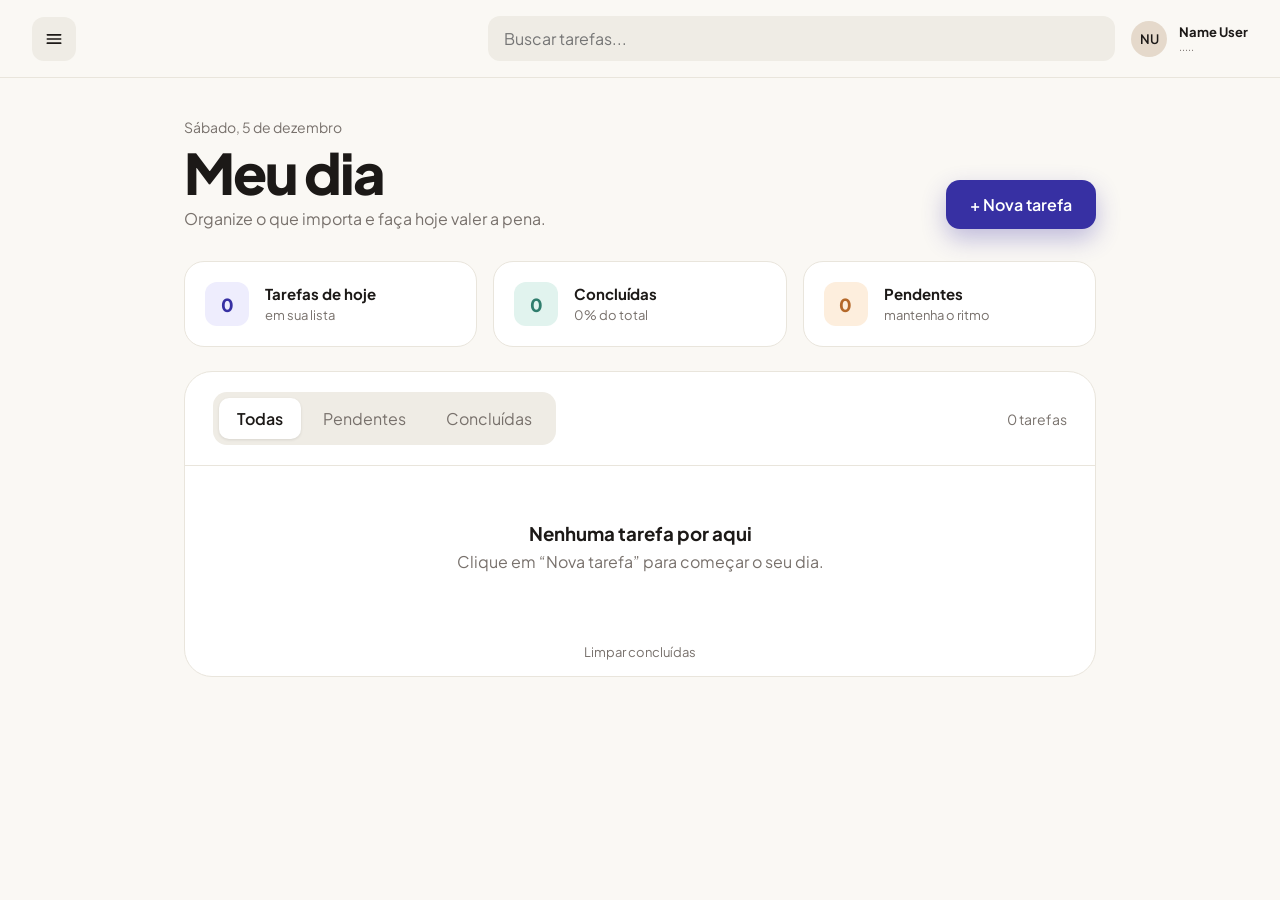
==== Meu-Dia/src/index.html @ 8f99fb1f "refactor: reestrutura projeto em componentes e módulos ES Antes: index.html, js/script.js e styles/s" ====
<!DOCTYPE html>
<html lang="pt-BR">
<head>
    <meta charset="UTF-8">
    <meta name="viewport" content="width=device-width, initial-scale=1.0">
    <title>Meu dia</title>

    <link rel="preconnect" href="https://fonts.googleapis.com">
    <link rel="preconnect" href="https://fonts.gstatic.com" crossorigin>

    <link href="https://fonts.googleapis.com/css2?family=Plus+Jakarta+Sans:wght@400;500;600;800&display=swap" rel="stylesheet">

    <link rel="stylesheet" href="styles/style.css">
    <link rel="stylesheet" href="components/header/header.css">

    <link rel="stylesheet" href="components/sidebar/sidebar.css">

</head>

<body>

    <div id="header-placeholder"></div>
    <div id="sidebar-placeholder"></div>

    <main class="page">

        <section class="hero">
            <div>
                <p class="today" id="todayLabel"></p>
                <h1>Meu dia</h1>
                <p class="subtitle">Organize o que importa e faça hoje valer a pena.</p>
            </div>
            <button class="primary-button" id="openForm" type="button">+ Nova tarefa</button>
        </section>

        <section class="stats" aria-label="Resumo">
            <article class="stat">
                <span class="stat-number tone-indigo" id="statTotal">0</span>
                <div><strong>Tarefas de hoje</strong><span>em sua lista</span></div>
            </article>
            <article class="stat">
                <span class="stat-number tone-green" id="statDone">0</span>
                <div><strong>Concluídas</strong><span id="statPercent">0% do total</span></div>
            </article>
            <article class="stat">
                <span class="stat-number tone-orange" id="statPending">0</span>
                <div><strong>Pendentes</strong><span>mantenha o ritmo</span></div>
            </article>
        </section>

        <section class="panel">
            <div class="panel-head">
                <div class="tabs" role="tablist">
                    <button class="tab is-active" data-filter="all" role="tab" type="button">Todas</button>
                    <button class="tab" data-filter="pending" role="tab" type="button">Pendentes</button>
                    <button class="tab" data-filter="done" role="tab" type="button">Concluídas</button>
                </div>
                <span class="count" id="taskCount"></span>
            </div>

            <div id="taskList" class="task-list"></div>

            <div id="emptyState" class="empty-state">
                <h3>Nenhuma tarefa por aqui</h3>
                <p>Clique em “Nova tarefa” para começar o seu dia.</p>
            </div>

            <button id="clearCompleted" class="link-button" type="button">Limpar concluídas</button>
        </section>

    </main>

    <dialog id="formDialog" class="dialog">
        <form id="taskForm" class="task-form">
            <h2>Nova tarefa</h2>

            <div class="dialog-grid">

                <div class="dialog-left">
                    <div class="field">
                        <label for="taskText">Nome da atividade</label>
                        <input type="text" id="taskText" placeholder="Ex.: Estudar JavaScript" required>
                    </div>

                    <fieldset class="priority-group">
                        <legend>Prioridade</legend>
                        <div class="priority-options">
                            <label class="priority-option priority-low">
                                <input type="radio" name="priority" value="Baixa">
                                <span>Baixa</span>
                            </label>
                            <label class="priority-option priority-medium">
                                <input type="radio" name="priority" value="Média" checked>
                                <span>Média</span>
                            </label>
                            <label class="priority-option priority-high">
                                <input type="radio" name="priority" value="Alta">
                                <span>Alta</span>
                            </label>
                        </div>
                    </fieldset>
                </div>

                <div class="dialog-right">
                    <span class="label">Prazo</span>
                    <div class="calendar">
                        <div class="calendar-head">
                            <button type="button" id="prevMonth" aria-label="Mês anterior">‹</button>
                            <strong id="calendarTitle"></strong>
                            <button type="button" id="nextMonth" aria-label="Próximo mês">›</button>
                        </div>
                        <div class="calendar-weekdays">
                            <span>D</span><span>S</span><span>T</span><span>Q</span><span>Q</span><span>S</span><span>S</span>
                        </div>
                        <div id="calendarDays" class="calendar-days"></div>
                    </div>
                    <p id="selectedDateLabel" class="selected-date"></p>
                </div>

            </div>

            <div class="dialog-actions">
                <button type="button" id="cancelForm" class="secondary-button">Cancelar</button>
                <button type="submit" class="primary-button">Adicionar</button>
            </div>
        </form>
    </dialog>

    <script type="module" src="js/script.js"></script>
</body>
</html>
---- Meu-Dia/src/styles/style.css ----
/* ---------- 1. VARIÁVEIS (design tokens) ---------- */
:root {
    --bg: #faf8f4;
    --surface: #ffffff;
    --border: #e9e5dc;
    --text: #1c1917;
    --muted: #78716c;
    --primary: #3730a3;
    --primary-hover: #2e2785;
    --radius: 20px;
    --font: "Plus Jakarta Sans", system-ui, sans-serif;
}

/* ---------- 2. RESET E BASE ---------- */
* { box-sizing: border-box; }

body {
    margin: 0;
    background: var(--bg);
    color: var(--text);
    font-family: var(--font);
}

button, input, select { font: inherit; }
button { cursor: pointer; }

:focus-visible {
    outline: 3px solid #a5b4fc;
    outline-offset: 2px;
}

/* ---------- 4. LAYOUT DA PÁGINA ---------- */
.page {
    max-width: 960px;
    margin: 0 auto;
    padding: 40px 24px 64px;
}

.hero {
    display: flex;
    align-items: flex-end;
    justify-content: space-between;
    gap: 24px;
    margin-bottom: 32px;
}

.today { margin: 0 0 8px; color: var(--muted); font-size: 14px; }

h1 {
    margin: 0 0 8px;
    font-size: clamp(2.5rem, 6vw, 3.5rem);
    font-weight: 800;
    letter-spacing: -0.04em;
    line-height: 1;
}

.subtitle { margin: 0; color: var(--muted); }

/* ---------- 5. BOTÕES ---------- */
.primary-button {
    padding: 14px 24px;
    border: 0;
    border-radius: 14px;
    background: var(--primary);
    color: #fff;
    font-weight: 600;
    box-shadow: 0 10px 24px rgba(55, 48, 163, 0.3);
    transition: background 0.2s;
}
.primary-button:hover { background: var(--primary-hover); }

.secondary-button {
    padding: 12px 20px;
    border: 1px solid var(--border);
    border-radius: 12px;
    background: var(--surface);
}

.link-button {
    display: block;
    margin: 0 auto;
    padding: 16px;
    border: 0;
    background: none;
    color: var(--muted);
    font-size: 13px;
}
.link-button:hover { color: var(--text); }

/* ---------- 6. CARTÕES DE RESUMO ---------- */
.stats {
    display: grid;
    grid-template-columns: repeat(3, 1fr);
    gap: 16px;
    margin-bottom: 24px;
}

.stat {
    display: flex;
    align-items: center;
    gap: 16px;
    padding: 20px;
    border: 1px solid var(--border);
    border-radius: var(--radius);
    background: var(--surface);
}

.stat strong { display: block; font-size: 15px; }
.stat div span { color: var(--muted); font-size: 13px; }

.stat-number {
    display: grid;
    place-items: center;
    width: 44px;
    height: 44px;
    border-radius: 12px;
    font-size: 18px;
    font-weight: 800;
}
.tone-indigo { background: #eeedfd; color: var(--primary); }
.tone-green  { background: #e1f3ee; color: #2f7d6d; }
.tone-orange { background: #fdeedd; color: #b4682a; }

/* ---------- 7. PAINEL, ABAS E LISTA ---------- */
.panel {
    border: 1px solid var(--border);
    border-radius: 28px;
    background: var(--surface);
    overflow: hidden;
}

.panel-head {
    display: flex;
    align-items: center;
    justify-content: space-between;
    padding: 20px 28px;
    border-bottom: 1px solid var(--border);
}

.tabs {
    display: flex;
    gap: 4px;
    padding: 6px;
    border-radius: 14px;
    background: #efece5;
}

.tab {
    padding: 10px 18px;
    border: 0;
    border-radius: 10px;
    background: transparent;
    color: var(--muted);
}
.tab.is-active {
    background: var(--surface);
    color: var(--text);
    font-weight: 600;
    box-shadow: 0 1px 3px rgba(0, 0, 0, 0.1);
}

.count { color: var(--muted); font-size: 14px; }

.task-list { display: flex; flex-direction: column; }

.task {
    display: grid;
    grid-template-columns: 24px 1fr auto;
    gap: 16px;
    align-items: start;
    padding: 20px 28px;
    border-bottom: 1px solid var(--border);
}

.check {
    display: grid;
    place-items: center;
    width: 24px;
    height: 24px;
    margin-top: 2px;
    padding: 0;
    border: 2px solid #d6d3d1;
    border-radius: 50%;
    background: transparent;
    color: #fff;
    font-size: 12px;
}
.task.is-done .check { border-color: #3f9a88; background: #3f9a88; }

.task-title { margin: 0 0 4px; font-size: 16px; font-weight: 600; }
.task.is-done .task-title { color: #a8a29e; text-decoration: line-through; }

.tag {
    display: inline-flex;
    align-items: center;
    gap: 8px;
    font-size: 12px;
    font-weight: 600;
}
.tag::before {
    content: "";
    width: 8px;
    height: 8px;
    border-radius: 50%;
    background: var(--dot);
}
.priority-high   { --dot: #e5484d; }
.priority-medium { --dot: #f59e0b; }
.priority-low    { --dot: #6366f1; }

.task-side { display: flex; flex-direction: column; align-items: flex-end; gap: 8px; }
.task-date { color: var(--muted); font-size: 13px; }
.task-date.is-overdue { color: #e5484d; font-weight: 600; }

.delete-button {
    padding: 0;
    border: 0;
    background: none;
    color: var(--muted);
    font-size: 12px;
}
.delete-button:hover { color: #e5484d; }

.empty-state { padding: 56px 20px; text-align: center; color: var(--muted); }
.empty-state h3 { margin: 0 0 6px; color: var(--text); }
.empty-state p { margin: 0; }

/* ---------- 8. MODAL (<dialog>) ---------- */
.dialog {
    width: min(720px, 94vw);
    padding: 28px;
    border: 0;
    border-radius: 24px;
    box-shadow: 0 24px 60px rgba(0, 0, 0, 0.25);
}
.dialog::backdrop { background: rgba(28, 25, 23, 0.45); }

.task-form h2 { margin: 0 0 20px; }

.field { display: flex; flex-direction: column; gap: 6px; margin-bottom: 16px; }
.field label { font-size: 13px; font-weight: 600; }
.field input {
    padding: 12px;
    border: 1px solid var(--border);
    border-radius: 12px;
    background: var(--surface);
}

.label { display: block; margin-bottom: 6px; font-size: 13px; font-weight: 600; }

.dialog-grid {
    display: grid;
    grid-template-columns: 1fr 1fr;
    gap: 24px;
}

.dialog-actions { display: flex; justify-content: flex-end; gap: 10px; margin-top: 20px; }

/* Calendário */
.calendar {
    padding: 12px;
    border: 1px solid var(--border);
    border-radius: 16px;
}

.calendar-head {
    display: flex;
    align-items: center;
    justify-content: space-between;
    margin-bottom: 8px;
    text-transform: capitalize;
}

.calendar-head button {
    width: 32px;
    height: 32px;
    border: 0;
    border-radius: 8px;
    background: #efece5;
}

.calendar-weekdays,
.calendar-days {
    display: grid;
    grid-template-columns: repeat(7, 1fr);
    text-align: center;
}

.calendar-weekdays span { padding: 6px 0; color: var(--muted); font-size: 12px; }

.day {
    aspect-ratio: 1;
    border: 0;
    border-radius: 50%;
    background: transparent;
    font-size: 13px;
}
.day:hover { background: #efece5; }
.day.is-today { color: var(--primary); font-weight: 800; }
.day.is-selected { background: var(--primary); color: #fff; }

.selected-date { margin: 10px 0 0; color: var(--muted); font-size: 13px; }

/* Botões de prioridade */
.priority-group { margin: 0; padding: 0; border: 0; }
.priority-group legend { margin-bottom: 6px; padding: 0; font-size: 13px; font-weight: 600; }
.priority-options { display: flex; gap: 8px; }

.priority-option { position: relative; flex: 1; }

.priority-option input {
    position: absolute;
    inset: 0;
    opacity: 0;
    cursor: pointer;
}

.priority-option span {
    display: block;
    padding: 10px;
    border: 1px solid var(--border);
    border-radius: 12px;
    text-align: center;
    font-size: 14px;
}

.priority-option input:checked + span {
    border-color: var(--dot);
    background: var(--dot);
    color: #fff;
    font-weight: 600;
}

.priority-option input:focus-visible + span {
    outline: 3px solid #a5b4fc;
    outline-offset: 2px;
}

/* ---------- 9. RESPONSIVO ---------- */
@media (max-width: 750px) {
    .topbar { padding: 12px 16px; }
    .user-info { display: none; }
    .hero { flex-direction: column; align-items: stretch; }
    .stats { grid-template-columns: 1fr; }
    .panel-head { flex-direction: column; align-items: flex-start; gap: 12px; }
    .task { padding: 16px; }
    .dialog-grid { grid-template-columns: 1fr; }
}
---- Meu-Dia/src/components/header/header.css ----
.topbar {
    display: flex;
    align-items: center;
    justify-content: space-between;
    gap: 16px;
    padding: 16px 32px;
    border-bottom: 1px solid var(--border);
}

.topbar-left {
    display: flex;
    align-items: center;
    gap: 12px;
    flex: 1;
    max-width: 440px;
}

.menu-button {
    display: grid;
    place-items: center;
    width: 44px;
    height: 44px;
    flex-shrink: 0;
    border: 0;
    border-radius: 12px;
    background: #efece5;
    color: var(--text);
}
.menu-button:hover { background: #e5e1d8; }

.search { flex: 1; }  

.search input {
    width: 100%;
    padding: 12px 16px;
    border: 0;
    border-radius: 12px;
    background: #efece5;
}

.user { display: flex; align-items: center; gap: 12px; }

.avatar {
    display: grid;
    place-items: center;
    width: 36px;
    height: 36px;
    border-radius: 50%;
    background: #e5d9cb;
    font-size: 13px;
    font-weight: 600;
}

.user-info { display: flex; flex-direction: column; font-size: 13px; }
.user-info span { color: var(--muted); font-size: 11px; }

@media (max-width: 750px) {
    .topbar { padding: 12px 16px; }
    .user-info { display: none; }
}
---- Meu-Dia/src/components/sidebar/sidebar.css ----
/* Fundo escurecido atrás do menu */
.sidebar-overlay {
    position: fixed;
    inset: 0;
    z-index: 10;
    background: rgba(28, 25, 23, 0.35);
    opacity: 0;
    visibility: hidden;
    transition: opacity 0.25s, visibility 0.25s;
}
.sidebar-overlay.is-open { opacity: 1; visibility: visible; }

/* O menu em si: começa fora da tela */
.sidebar {
    position: fixed;
    top: 0;
    left: 0;
    bottom: 0;
    z-index: 20;
    display: flex;
    flex-direction: column;
    gap: 8px;
    width: 300px;
    max-width: 85vw;
    padding: 20px 16px;
    overflow-y: auto;
    border-right: 1px solid var(--border);
    background: var(--bg);
    transform: translateX(-100%);
    visibility: hidden; /* tira os links do Tab quando fechado */
    transition: transform 0.25s ease, visibility 0.25s;
}
.sidebar.is-open { transform: translateX(0); visibility: visible; }

.sidebar-head {
    display: flex;
    align-items: center;
    justify-content: space-between;
    margin-bottom: 16px;
}

.brand { display: flex; align-items: center; gap: 12px; font-size: 20px; }

.brand-logo {
    display: grid;
    place-items: center;
    width: 44px;
    height: 44px;
    border-radius: 14px;
    background: var(--primary);
    color: #fff;
}

.icon-button {
    width: 32px;
    height: 32px;
    border: 0;
    border-radius: 8px;
    background: transparent;
    color: var(--muted);
    font-size: 18px;
}
.icon-button:hover { background: #efece5; color: var(--text); }

/* Itens de navegação e de pastas */
.sidebar-nav, .folder-list {
    display: flex;
    flex-direction: column;
    gap: 4px;
    margin: 0;
    padding: 0;
    list-style: none;
}

.nav-item {
    display: flex;
    align-items: center;
    gap: 14px;
    padding: 12px 14px;
    border-radius: 14px;
    color: var(--muted);
    text-decoration: none;
}
.nav-item span { flex: 1; }
.nav-item small { font-size: 12px; font-weight: 600; }
.nav-item:hover { background: #efece5; }

.nav-item.is-active {
    background: var(--surface);
    color: var(--primary);
    font-weight: 600;
    box-shadow: 0 1px 3px rgba(0, 0, 0, 0.08);
}

.sidebar-section {
    display: flex;
    align-items: center;
    justify-content: space-between;
    margin-top: 20px;
    padding: 0 8px 0 14px;
}

.section-title {
    color: var(--muted);
    font-size: 11px;
    font-weight: 600;
    letter-spacing: 0.1em;
    text-transform: uppercase;
}

/* Cartão de progresso (empurrado para o fim do menu) */
.weekly-card {
    margin-top: auto;
    padding: 16px;
    border-radius: 16px;
    background: #ebe7dc;
    font-size: 13px;
}
.weekly-top { display: flex; justify-content: space-between; }
.weekly-bar { height: 6px; margin: 10px 0; border-radius: 99px; background: #d6d3d1; overflow: hidden; }
.weekly-bar span { display: block; height: 100%; background: var(--primary); }
.weekly-card p { margin: 0; color: var(--muted); font-size: 12px; }
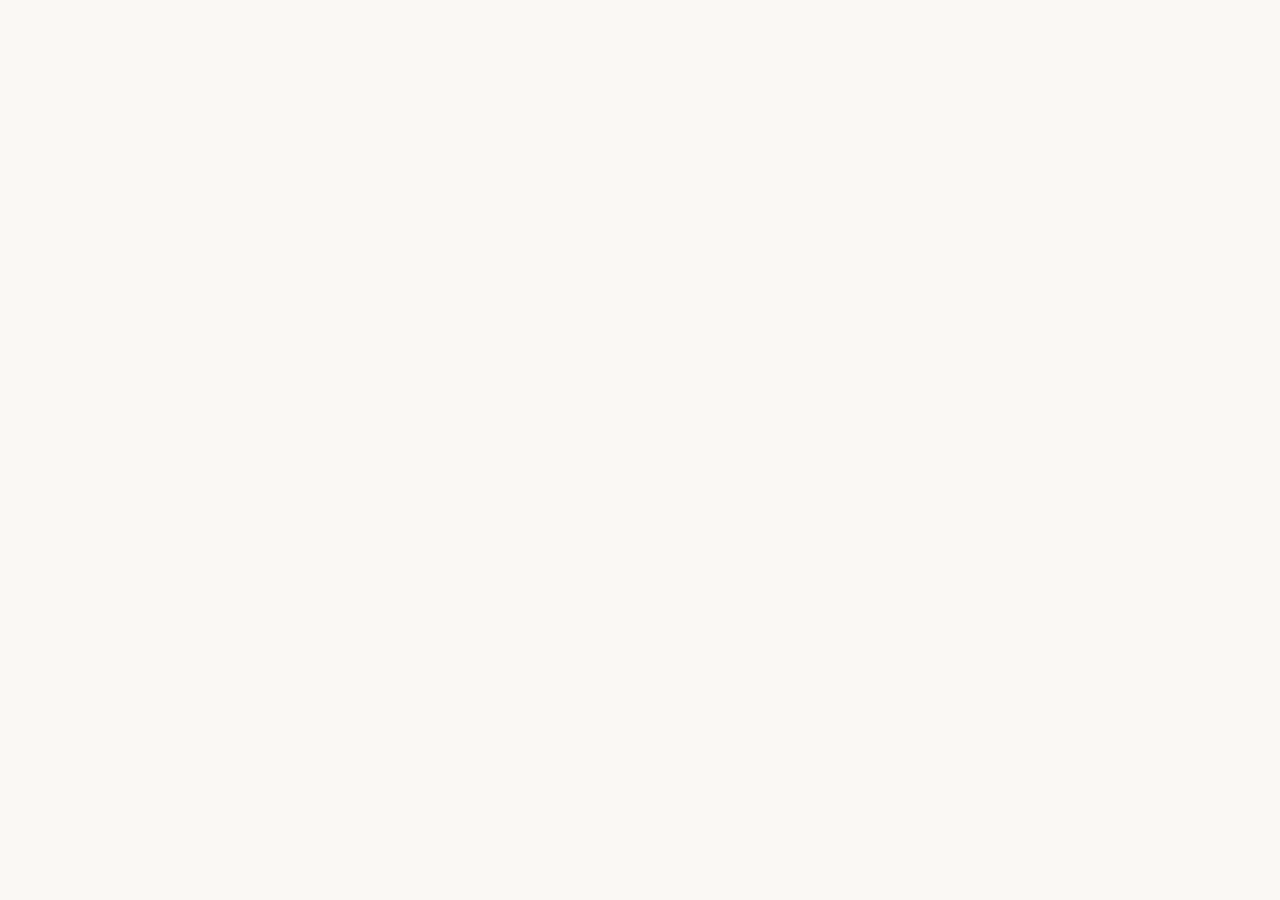
==== commit f099cc74: "feat(js): adiciona módulos de UI para o sistema do site Adiciona os seguintes arquivos na pasta js/:" ====
--- a/Meu-Dia/src/index.html
+++ b/Meu-Dia/src/index.html
@@ -5,127 +5,29 @@
     <meta name="viewport" content="width=device-width, initial-scale=1.0">
     <title>Meu dia</title>
 
+    <link rel="icon" href="../public/favicon.ico">
     <link rel="preconnect" href="https://fonts.googleapis.com">
     <link rel="preconnect" href="https://fonts.gstatic.com" crossorigin>
 
     <link href="https://fonts.googleapis.com/css2?family=Plus+Jakarta+Sans:wght@400;500;600;800&display=swap" rel="stylesheet">
 
+    <!-- Um único CSS: ele importa todos os outros -->
     <link rel="stylesheet" href="styles/style.css">
-    <link rel="stylesheet" href="components/header/header.css">
-
-    <link rel="stylesheet" href="components/sidebar/sidebar.css">
-
 </head>
 
 <body>
 
-    <div id="header-placeholder"></div>
-    <div id="sidebar-placeholder"></div>
+    <!-- Esqueleto da página: cada div vazia recebe um componente via JS -->
+    <div class="app">
+        <div id="sidebar"></div>
+ 
+        <div class="app-main">
+            <div id="header"></div>
+            <main id="page" class="page"></main>
+            <div id="footer"></div>
+        </div>
+    </div>
 
-    <main class="page">
-
-        <section class="hero">
-            <div>
-                <p class="today" id="todayLabel"></p>
-                <h1>Meu dia</h1>
-                <p class="subtitle">Organize o que importa e faça hoje valer a pena.</p>
-            </div>
-            <button class="primary-button" id="openForm" type="button">+ Nova tarefa</button>
-        </section>
-
-        <section class="stats" aria-label="Resumo">
-            <article class="stat">
-                <span class="stat-number tone-indigo" id="statTotal">0</span>
-                <div><strong>Tarefas de hoje</strong><span>em sua lista</span></div>
-            </article>
-            <article class="stat">
-                <span class="stat-number tone-green" id="statDone">0</span>
-                <div><strong>Concluídas</strong><span id="statPercent">0% do total</span></div>
-            </article>
-            <article class="stat">
-                <span class="stat-number tone-orange" id="statPending">0</span>
-                <div><strong>Pendentes</strong><span>mantenha o ritmo</span></div>
-            </article>
-        </section>
-
-        <section class="panel">
-            <div class="panel-head">
-                <div class="tabs" role="tablist">
-                    <button class="tab is-active" data-filter="all" role="tab" type="button">Todas</button>
-                    <button class="tab" data-filter="pending" role="tab" type="button">Pendentes</button>
-                    <button class="tab" data-filter="done" role="tab" type="button">Concluídas</button>
-                </div>
-                <span class="count" id="taskCount"></span>
-            </div>
-
-            <div id="taskList" class="task-list"></div>
-
-            <div id="emptyState" class="empty-state">
-                <h3>Nenhuma tarefa por aqui</h3>
-                <p>Clique em “Nova tarefa” para começar o seu dia.</p>
-            </div>
-
-            <button id="clearCompleted" class="link-button" type="button">Limpar concluídas</button>
-        </section>
-
-    </main>
-
-    <dialog id="formDialog" class="dialog">
-        <form id="taskForm" class="task-form">
-            <h2>Nova tarefa</h2>
-
-            <div class="dialog-grid">
-
-                <div class="dialog-left">
-                    <div class="field">
-                        <label for="taskText">Nome da atividade</label>
-                        <input type="text" id="taskText" placeholder="Ex.: Estudar JavaScript" required>
-                    </div>
-
-                    <fieldset class="priority-group">
-                        <legend>Prioridade</legend>
-                        <div class="priority-options">
-                            <label class="priority-option priority-low">
-                                <input type="radio" name="priority" value="Baixa">
-                                <span>Baixa</span>
-                            </label>
-                            <label class="priority-option priority-medium">
-                                <input type="radio" name="priority" value="Média" checked>
-                                <span>Média</span>
-                            </label>
-                            <label class="priority-option priority-high">
-                                <input type="radio" name="priority" value="Alta">
-                                <span>Alta</span>
-                            </label>
-                        </div>
-                    </fieldset>
-                </div>
-
-                <div class="dialog-right">
-                    <span class="label">Prazo</span>
-                    <div class="calendar">
-                        <div class="calendar-head">
-                            <button type="button" id="prevMonth" aria-label="Mês anterior">‹</button>
-                            <strong id="calendarTitle"></strong>
-                            <button type="button" id="nextMonth" aria-label="Próximo mês">›</button>
-                        </div>
-                        <div class="calendar-weekdays">
-                            <span>D</span><span>S</span><span>T</span><span>Q</span><span>Q</span><span>S</span><span>S</span>
-                        </div>
-                        <div id="calendarDays" class="calendar-days"></div>
-                    </div>
-                    <p id="selectedDateLabel" class="selected-date"></p>
-                </div>
-
-            </div>
-
-            <div class="dialog-actions">
-                <button type="button" id="cancelForm" class="secondary-button">Cancelar</button>
-                <button type="submit" class="primary-button">Adicionar</button>
-            </div>
-        </form>
-    </dialog>
-
-    <script type="module" src="js/script.js"></script>
+    <script type="module" src="/src/js/script.js"></script>
 </body>
 </html>
